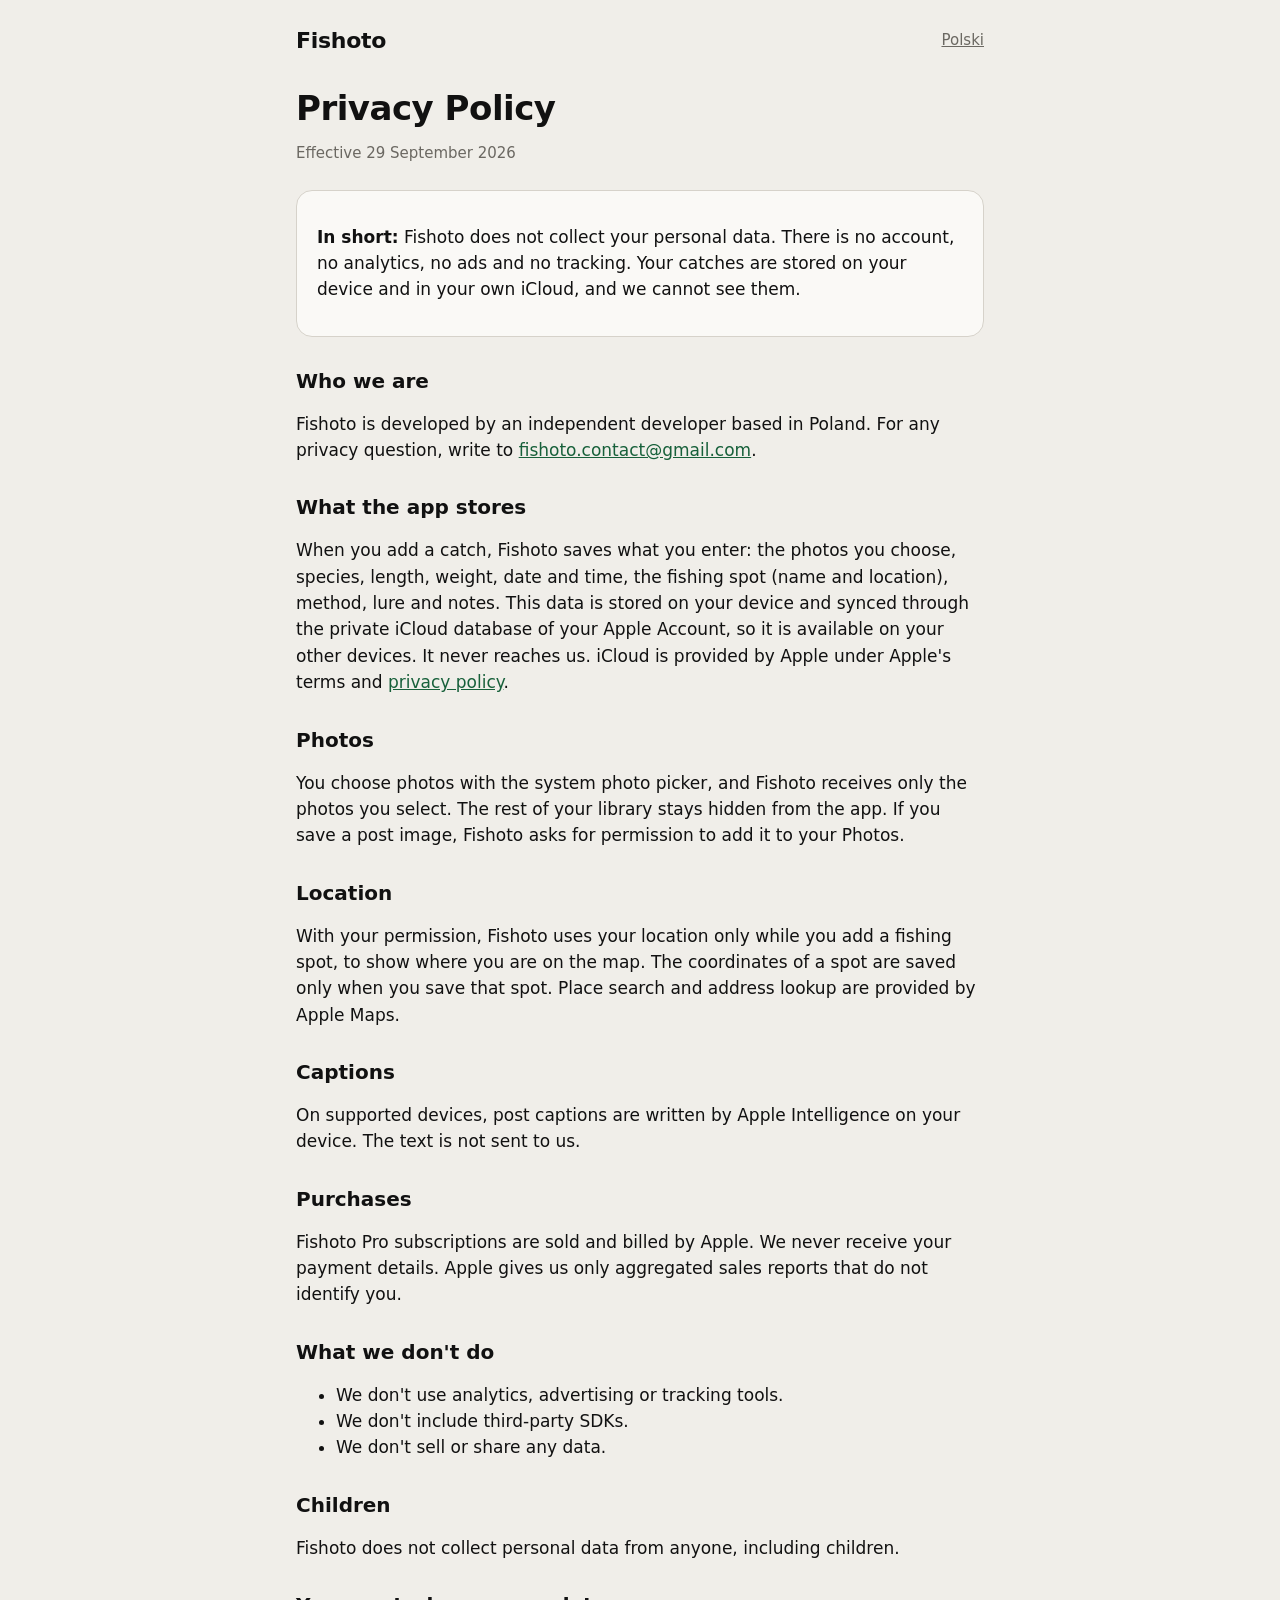
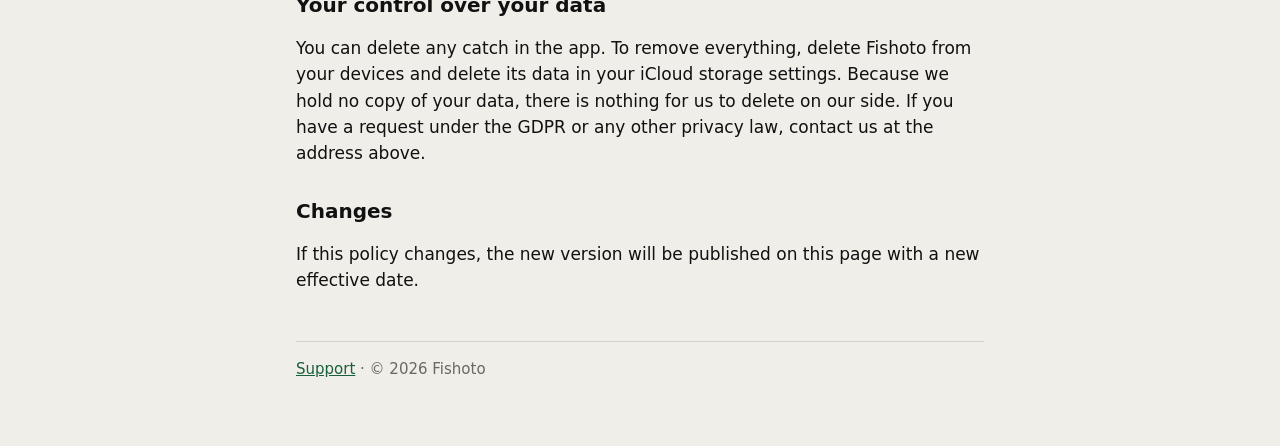
==== privacy/index.html @ 04195e43 "Add privacy policy and support pages Co-Authored-By: Claude Opus 5.5 <noreply@anthropic.com> Claude-" ====
<!doctype html>
<html lang="en">
<head>
<meta charset="utf-8">
<meta name="viewport" content="width=device-width, initial-scale=1">
<title>Privacy Policy · Fishoto</title>
<link rel="stylesheet" href="../style.css">
</head>
<body>
<main>
  <header class="top">
    <a class="brand" href="../">Fishoto</a>
    <a class="lang" href="../pl/privacy/" hreflang="pl" lang="pl">Polski</a>
  </header>

  <h1>Privacy Policy</h1>
  <p class="muted">Effective 29 September 2026</p>

  <div class="card">
    <p><strong>In short:</strong> Fishoto does not collect your personal data. There is no account, no analytics, no ads and no tracking. Your catches are stored on your device and in your own iCloud, and we cannot see them.</p>
  </div>

  <h2>Who we are</h2>
  <p>Fishoto is developed by an independent developer based in Poland. For any privacy question, write to <a href="mailto:fishoto.contact@gmail.com">fishoto.contact@gmail.com</a>.</p>

  <h2>What the app stores</h2>
  <p>When you add a catch, Fishoto saves what you enter: the photos you choose, species, length, weight, date and time, the fishing spot (name and location), method, lure and notes. This data is stored on your device and synced through the private iCloud database of your Apple Account, so it is available on your other devices. It never reaches us. iCloud is provided by Apple under Apple's terms and <a href="https://www.apple.com/legal/privacy/">privacy policy</a>.</p>

  <h2>Photos</h2>
  <p>You choose photos with the system photo picker, and Fishoto receives only the photos you select. The rest of your library stays hidden from the app. If you save a post image, Fishoto asks for permission to add it to your Photos.</p>

  <h2>Location</h2>
  <p>With your permission, Fishoto uses your location only while you add a fishing spot, to show where you are on the map. The coordinates of a spot are saved only when you save that spot. Place search and address lookup are provided by Apple Maps.</p>

  <h2>Captions</h2>
  <p>On supported devices, post captions are written by Apple Intelligence on your device. The text is not sent to us.</p>

  <h2>Purchases</h2>
  <p>Fishoto Pro subscriptions are sold and billed by Apple. We never receive your payment details. Apple gives us only aggregated sales reports that do not identify you.</p>

  <h2>What we don't do</h2>
  <ul>
    <li>We don't use analytics, advertising or tracking tools.</li>
    <li>We don't include third-party SDKs.</li>
    <li>We don't sell or share any data.</li>
  </ul>

  <h2>Children</h2>
  <p>Fishoto does not collect personal data from anyone, including children.</p>

  <h2>Your control over your data</h2>
  <p>You can delete any catch in the app. To remove everything, delete Fishoto from your devices and delete its data in your iCloud storage settings. Because we hold no copy of your data, there is nothing for us to delete on our side. If you have a request under the GDPR or any other privacy law, contact us at the address above.</p>

  <h2>Changes</h2>
  <p>If this policy changes, the new version will be published on this page with a new effective date.</p>

  <footer><a href="../support/">Support</a> · © 2026 Fishoto</footer>
</main>
</body>
</html>
---- style.css ----
:root {
  --base: #F0EEE9;
  --elevated: #FAF9F6;
  --separator: #D6D2CA;
  --primary: #111111;
  --secondary: #6B6862;
  --accent: #17603A;
  color-scheme: light dark;
}

@media (prefers-color-scheme: dark) {
  :root {
    --base: #121211;
    --elevated: #1C1B19;
    --separator: #34322E;
    --primary: #F0EEE9;
    --secondary: #A3A09A;
    --accent: #5CC98A;
  }
}

* { box-sizing: border-box; }

body {
  margin: 0;
  background: var(--base);
  color: var(--primary);
  font: 17px/1.55 -apple-system, BlinkMacSystemFont, "Segoe UI", system-ui, sans-serif;
  -webkit-text-size-adjust: 100%;
}

main {
  max-width: 720px;
  margin: 0 auto;
  padding: 24px 16px 64px;
}

header.top {
  display: flex;
  align-items: center;
  justify-content: space-between;
  gap: 16px;
  margin-bottom: 32px;
}

.brand {
  font-family: "Avenir Next", "Avenir", -apple-system, system-ui, sans-serif;
  font-weight: 700;
  font-size: 22px;
  letter-spacing: -0.3px;
  color: var(--primary);
  text-decoration: none;
}

.lang {
  font-size: 15px;
  color: var(--secondary);
}

h1 {
  font-family: "Avenir Next", "Avenir", -apple-system, system-ui, sans-serif;
  font-weight: 800;
  font-size: 34px;
  line-height: 1.1;
  letter-spacing: -0.5px;
  margin: 0 0 8px;
}

h2 {
  font-size: 20px;
  line-height: 1.25;
  margin: 32px 0 8px;
}

p, li { color: var(--primary); }

.muted { color: var(--secondary); font-size: 15px; }

a { color: var(--accent); }

.card {
  background: var(--elevated);
  border: 1px solid var(--separator);
  border-radius: 16px;
  padding: 16px 20px;
  margin: 24px 0;
}

.links {
  display: flex;
  flex-wrap: wrap;
  gap: 12px;
  margin-top: 24px;
}

.links a {
  display: inline-block;
  padding: 12px 20px;
  border-radius: 999px;
  background: var(--primary);
  color: var(--base);
  text-decoration: none;
  font-weight: 600;
}

footer {
  margin-top: 48px;
  padding-top: 16px;
  border-top: 1px solid var(--separator);
  font-size: 15px;
  color: var(--secondary);
}
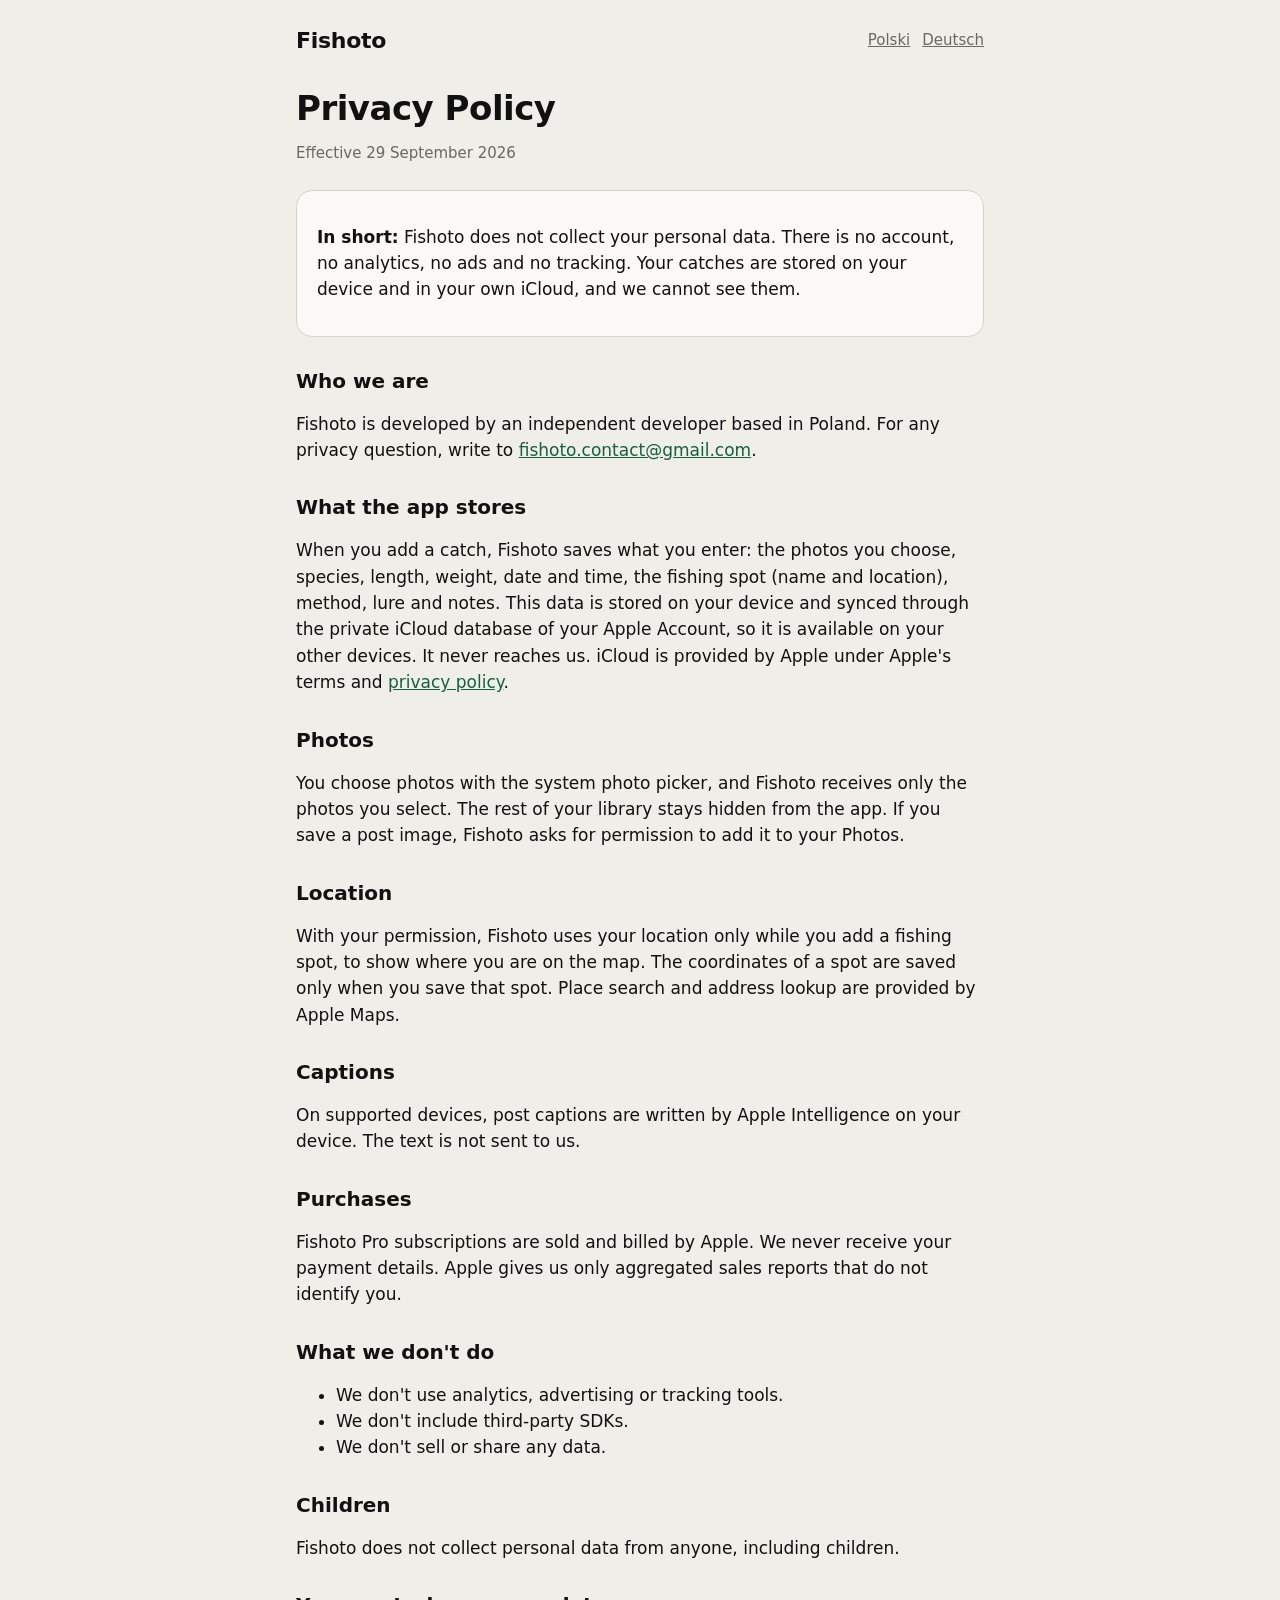
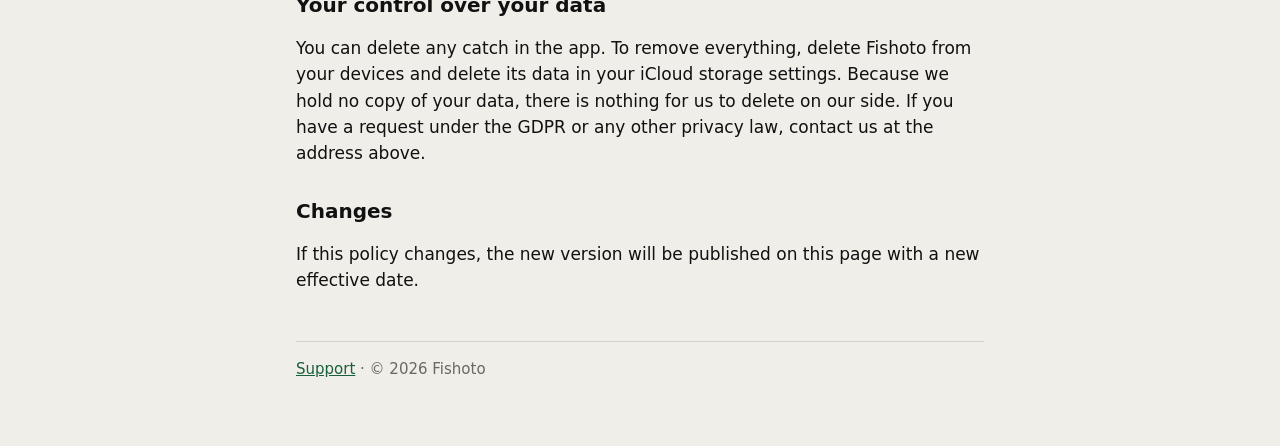
==== commit d6dd2319: "Add the German version of every page Each page now also holds a German version, including the privac" ====
--- a/privacy/index.html
+++ b/privacy/index.html
@@ -1,60 +1,153 @@
 <!doctype html>
-<html lang="en">
+<html lang="en" data-title-en="Privacy Policy · Fishoto" data-title-pl="Polityka prywatności · Fishoto" data-title-de="Datenschutzerklärung · Fishoto">
 <head>
 <meta charset="utf-8">
 <meta name="viewport" content="width=device-width, initial-scale=1">
 <title>Privacy Policy · Fishoto</title>
 <link rel="stylesheet" href="../style.css">
+<script src="../lang.js"></script>
 </head>
 <body>
 <main>
   <header class="top">
     <a class="brand" href="../">Fishoto</a>
-    <a class="lang" href="../pl/privacy/" hreflang="pl" lang="pl">Polski</a>
+    <div class="lang" role="group" aria-label="Language" hidden><button type="button" data-set="en" lang="en">English</button><button type="button" data-set="pl" lang="pl">Polski</button><button type="button" data-set="de" lang="de">Deutsch</button></div>
   </header>
 
-  <h1>Privacy Policy</h1>
-  <p class="muted">Effective 29 September 2026</p>
+  <article data-lang="en">
+    <h1>Privacy Policy</h1>
+    <p class="muted">Effective 29 September 2026</p>
 
-  <div class="card">
-    <p><strong>In short:</strong> Fishoto does not collect your personal data. There is no account, no analytics, no ads and no tracking. Your catches are stored on your device and in your own iCloud, and we cannot see them.</p>
-  </div>
+    <div class="card">
+      <p><strong>In short:</strong> Fishoto does not collect your personal data. There is no account, no analytics, no ads and no tracking. Your catches are stored on your device and in your own iCloud, and we cannot see them.</p>
+    </div>
 
-  <h2>Who we are</h2>
-  <p>Fishoto is developed by an independent developer based in Poland. For any privacy question, write to <a href="mailto:fishoto.contact@gmail.com">fishoto.contact@gmail.com</a>.</p>
+    <h2>Who we are</h2>
+    <p>Fishoto is developed by an independent developer based in Poland. For any privacy question, write to <a href="mailto:fishoto.contact@gmail.com">fishoto.contact@gmail.com</a>.</p>
 
-  <h2>What the app stores</h2>
-  <p>When you add a catch, Fishoto saves what you enter: the photos you choose, species, length, weight, date and time, the fishing spot (name and location), method, lure and notes. This data is stored on your device and synced through the private iCloud database of your Apple Account, so it is available on your other devices. It never reaches us. iCloud is provided by Apple under Apple's terms and <a href="https://www.apple.com/legal/privacy/">privacy policy</a>.</p>
+    <h2>What the app stores</h2>
+    <p>When you add a catch, Fishoto saves what you enter: the photos you choose, species, length, weight, date and time, the fishing spot (name and location), method, lure and notes. This data is stored on your device and synced through the private iCloud database of your Apple Account, so it is available on your other devices. It never reaches us. iCloud is provided by Apple under Apple's terms and <a href="https://www.apple.com/legal/privacy/">privacy policy</a>.</p>
 
-  <h2>Photos</h2>
-  <p>You choose photos with the system photo picker, and Fishoto receives only the photos you select. The rest of your library stays hidden from the app. If you save a post image, Fishoto asks for permission to add it to your Photos.</p>
+    <h2>Photos</h2>
+    <p>You choose photos with the system photo picker, and Fishoto receives only the photos you select. The rest of your library stays hidden from the app. If you save a post image, Fishoto asks for permission to add it to your Photos.</p>
 
-  <h2>Location</h2>
-  <p>With your permission, Fishoto uses your location only while you add a fishing spot, to show where you are on the map. The coordinates of a spot are saved only when you save that spot. Place search and address lookup are provided by Apple Maps.</p>
+    <h2>Location</h2>
+    <p>With your permission, Fishoto uses your location only while you add a fishing spot, to show where you are on the map. The coordinates of a spot are saved only when you save that spot. Place search and address lookup are provided by Apple Maps.</p>
 
-  <h2>Captions</h2>
-  <p>On supported devices, post captions are written by Apple Intelligence on your device. The text is not sent to us.</p>
+    <h2>Captions</h2>
+    <p>On supported devices, post captions are written by Apple Intelligence on your device. The text is not sent to us.</p>
 
-  <h2>Purchases</h2>
-  <p>Fishoto Pro subscriptions are sold and billed by Apple. We never receive your payment details. Apple gives us only aggregated sales reports that do not identify you.</p>
+    <h2>Purchases</h2>
+    <p>Fishoto Pro subscriptions are sold and billed by Apple. We never receive your payment details. Apple gives us only aggregated sales reports that do not identify you.</p>
 
-  <h2>What we don't do</h2>
-  <ul>
-    <li>We don't use analytics, advertising or tracking tools.</li>
-    <li>We don't include third-party SDKs.</li>
-    <li>We don't sell or share any data.</li>
-  </ul>
+    <h2>What we don't do</h2>
+    <ul>
+      <li>We don't use analytics, advertising or tracking tools.</li>
+      <li>We don't include third-party SDKs.</li>
+      <li>We don't sell or share any data.</li>
+    </ul>
 
-  <h2>Children</h2>
-  <p>Fishoto does not collect personal data from anyone, including children.</p>
+    <h2>Children</h2>
+    <p>Fishoto does not collect personal data from anyone, including children.</p>
 
-  <h2>Your control over your data</h2>
-  <p>You can delete any catch in the app. To remove everything, delete Fishoto from your devices and delete its data in your iCloud storage settings. Because we hold no copy of your data, there is nothing for us to delete on our side. If you have a request under the GDPR or any other privacy law, contact us at the address above.</p>
+    <h2>Your control over your data</h2>
+    <p>You can delete any catch in the app. To remove everything, delete Fishoto from your devices and delete its data in your iCloud storage settings. Because we hold no copy of your data, there is nothing for us to delete on our side. If you have a request under the GDPR or any other privacy law, contact us at the address above.</p>
 
-  <h2>Changes</h2>
-  <p>If this policy changes, the new version will be published on this page with a new effective date.</p>
+    <h2>Changes</h2>
+    <p>If this policy changes, the new version will be published on this page with a new effective date.</p>
 
-  <footer><a href="../support/">Support</a> · © 2026 Fishoto</footer>
+    <footer><a href="../support/">Support</a> · © 2026 Fishoto</footer>
+  </article>
+
+  <article data-lang="pl" lang="pl">
+    <h1>Polityka prywatności</h1>
+    <p class="muted">Obowiązuje od 29 września 2026 r.</p>
+
+    <div class="card">
+      <p><strong>W skrócie:</strong> Fishoto nie zbiera Twoich danych osobowych. Nie ma konta, analityki, reklam ani śledzenia. Połowy są zapisane na Twoim urządzeniu i w Twoim iCloud, a my nie mamy do nich dostępu.</p>
+    </div>
+
+    <h2>Kim jesteśmy</h2>
+    <p>Fishoto tworzy niezależny deweloper z Polski. W sprawach prywatności napisz na <a href="mailto:fishoto.contact@gmail.com">fishoto.contact@gmail.com</a>.</p>
+
+    <h2>Co zapisuje aplikacja</h2>
+    <p>Gdy dodajesz połów, Fishoto zapisuje to, co wpiszesz: wybrane zdjęcia, gatunek, długość, wagę, datę i godzinę, łowisko (nazwę i położenie), metodę, przynętę i notatki. Dane są przechowywane na Twoim urządzeniu i synchronizowane przez prywatną bazę iCloud Twojego konta Apple, dzięki czemu widzisz je na innych urządzeniach. Nigdy do nas nie trafiają. Usługę iCloud świadczy Apple na swoich warunkach i zgodnie ze swoją <a href="https://www.apple.com/pl/legal/privacy/">polityką prywatności</a>.</p>
+
+    <h2>Zdjęcia</h2>
+    <p>Zdjęcia wybierasz w systemowym oknie wyboru, a Fishoto dostaje tylko te, które zaznaczysz. Reszta biblioteki pozostaje dla aplikacji niewidoczna. Jeśli zapisujesz obraz posta, Fishoto poprosi o zgodę na dodanie go do Zdjęć.</p>
+
+    <h2>Lokalizacja</h2>
+    <p>Za Twoją zgodą Fishoto używa lokalizacji tylko podczas dodawania łowiska, żeby pokazać Twoje położenie na mapie. Współrzędne łowiska zapisują się dopiero wtedy, gdy je zapiszesz. Wyszukiwanie miejsc i adresów zapewniają Mapy Apple.</p>
+
+    <h2>Opisy postów</h2>
+    <p>Na obsługiwanych urządzeniach opisy postów pisze Apple Intelligence na Twoim urządzeniu. Tekst nie jest do nas wysyłany.</p>
+
+    <h2>Zakupy</h2>
+    <p>Subskrypcje Fishoto Pro sprzedaje i rozlicza Apple. Nigdy nie otrzymujemy danych płatniczych. Apple przekazuje nam tylko zbiorcze raporty sprzedaży, które Cię nie identyfikują.</p>
+
+    <h2>Czego nie robimy</h2>
+    <ul>
+      <li>Nie używamy narzędzi analitycznych, reklamowych ani śledzących.</li>
+      <li>Nie korzystamy z zewnętrznych SDK.</li>
+      <li>Nie sprzedajemy ani nie udostępniamy żadnych danych.</li>
+    </ul>
+
+    <h2>Dzieci</h2>
+    <p>Fishoto nie zbiera danych osobowych od nikogo, także od dzieci.</p>
+
+    <h2>Kontrola nad danymi</h2>
+    <p>Każdy połów możesz usunąć w aplikacji. Żeby usunąć wszystko, usuń Fishoto z urządzeń i skasuj dane aplikacji w ustawieniach pamięci iCloud. Nie przechowujemy kopii Twoich danych, więc po naszej stronie nie ma czego usuwać. Jeśli chcesz skorzystać z praw wynikających z RODO lub innych przepisów o ochronie danych, napisz na adres powyżej.</p>
+
+    <h2>Zmiany</h2>
+    <p>Jeśli polityka się zmieni, nowa wersja pojawi się na tej stronie z nową datą obowiązywania.</p>
+
+    <footer><a href="../support/">Pomoc</a> · © 2026 Fishoto</footer>
+  </article>
+
+  <article data-lang="de" lang="de">
+    <h1>Datenschutzerklärung</h1>
+    <p class="muted">Gültig ab 29. September 2026</p>
+
+    <div class="card">
+      <p><strong>Kurz gesagt:</strong> Fishoto erhebt keine personenbezogenen Daten. Es gibt kein Konto, keine Analyse, keine Werbung und kein Tracking. Deine Fänge werden auf deinem Gerät und in deinem eigenen iCloud gespeichert, und wir können sie nicht sehen.</p>
+    </div>
+
+    <h2>Wer wir sind</h2>
+    <p>Fishoto wird von einem unabhängigen Entwickler aus Polen entwickelt. Bei Fragen zum Datenschutz schreib an <a href="mailto:fishoto.contact@gmail.com">fishoto.contact@gmail.com</a>.</p>
+
+    <h2>Was die App speichert</h2>
+    <p>Wenn du einen Fang hinzufügst, speichert Fishoto, was du eingibst: die ausgewählten Fotos, Fischart, Länge, Gewicht, Datum und Uhrzeit, den Angelplatz (Name und Position), Methode, Köder und Notizen. Diese Daten werden auf deinem Gerät gespeichert und über die private iCloud-Datenbank deines Apple Accounts synchronisiert, damit sie auf deinen anderen Geräten verfügbar sind. Sie erreichen uns nie. iCloud wird von Apple gemäß den Bedingungen und der <a href="https://www.apple.com/de/legal/privacy/">Datenschutzrichtlinie</a> von Apple bereitgestellt.</p>
+
+    <h2>Fotos</h2>
+    <p>Du wählst Fotos über die Fotoauswahl des Systems aus, und Fishoto erhält nur die Fotos, die du auswählst. Der Rest deiner Mediathek bleibt für die App verborgen. Wenn du ein Post-Bild sicherst, fragt Fishoto um Erlaubnis, es zu deinen Fotos hinzuzufügen.</p>
+
+    <h2>Standort</h2>
+    <p>Mit deiner Erlaubnis verwendet Fishoto deinen Standort nur, während du einen Angelplatz hinzufügst, um dir auf der Karte zu zeigen, wo du bist. Die Koordinaten eines Angelplatzes werden erst gespeichert, wenn du ihn sicherst. Ortssuche und Adressabfrage werden von Apple Karten bereitgestellt.</p>
+
+    <h2>Post-Texte</h2>
+    <p>Auf unterstützten Geräten schreibt Apple Intelligence die Post-Texte direkt auf deinem Gerät. Der Text wird nicht an uns gesendet.</p>
+
+    <h2>Käufe</h2>
+    <p>Abos von Fishoto Pro werden von Apple verkauft und abgerechnet. Wir erhalten nie deine Zahlungsdaten. Apple stellt uns nur zusammengefasste Verkaufsberichte zur Verfügung, die dich nicht identifizieren.</p>
+
+    <h2>Was wir nicht tun</h2>
+    <ul>
+      <li>Wir verwenden keine Analyse-, Werbe- oder Tracking-Tools.</li>
+      <li>Wir binden keine SDKs von Drittanbietern ein.</li>
+      <li>Wir verkaufen oder teilen keine Daten.</li>
+    </ul>
+
+    <h2>Kinder</h2>
+    <p>Fishoto erhebt von niemandem personenbezogene Daten, auch nicht von Kindern.</p>
+
+    <h2>Kontrolle über deine Daten</h2>
+    <p>Du kannst jeden Fang in der App löschen. Um alles zu entfernen, lösche Fishoto von deinen Geräten und lösche die App-Daten in den iCloud-Speichereinstellungen. Da wir keine Kopie deiner Daten haben, gibt es auf unserer Seite nichts zu löschen. Wenn du ein Anliegen nach der DSGVO oder einem anderen Datenschutzgesetz hast, kontaktiere uns unter der oben genannten Adresse.</p>
+
+    <h2>Änderungen</h2>
+    <p>Wenn sich diese Erklärung ändert, wird die neue Version mit neuem Gültigkeitsdatum auf dieser Seite veröffentlicht.</p>
+
+    <footer><a href="../support/">Support</a> · © 2026 Fishoto</footer>
+  </article>
 </main>
 </body>
 </html>
--- a/style.css
+++ b/style.css
@@ -53,9 +53,29 @@
 }
 
 .lang {
+  display: flex;
+  gap: 12px;
+}
+
+.lang[hidden] { display: none; }
+
+.lang button {
+  padding: 0;
+  border: 0;
+  background: none;
+  font: inherit;
   font-size: 15px;
   color: var(--secondary);
+  text-decoration: underline;
+  cursor: pointer;
 }
+
+html:not([lang="pl"]):not([lang="de"]) [data-lang]:not([data-lang="en"]),
+html[lang="pl"] [data-lang]:not([data-lang="pl"]),
+html[lang="de"] [data-lang]:not([data-lang="de"]),
+html:not([lang="pl"]):not([lang="de"]) [data-set="en"],
+html[lang="pl"] [data-set="pl"],
+html[lang="de"] [data-set="de"] { display: none; }
 
 h1 {
   font-family: "Avenir Next", "Avenir", -apple-system, system-ui, sans-serif;
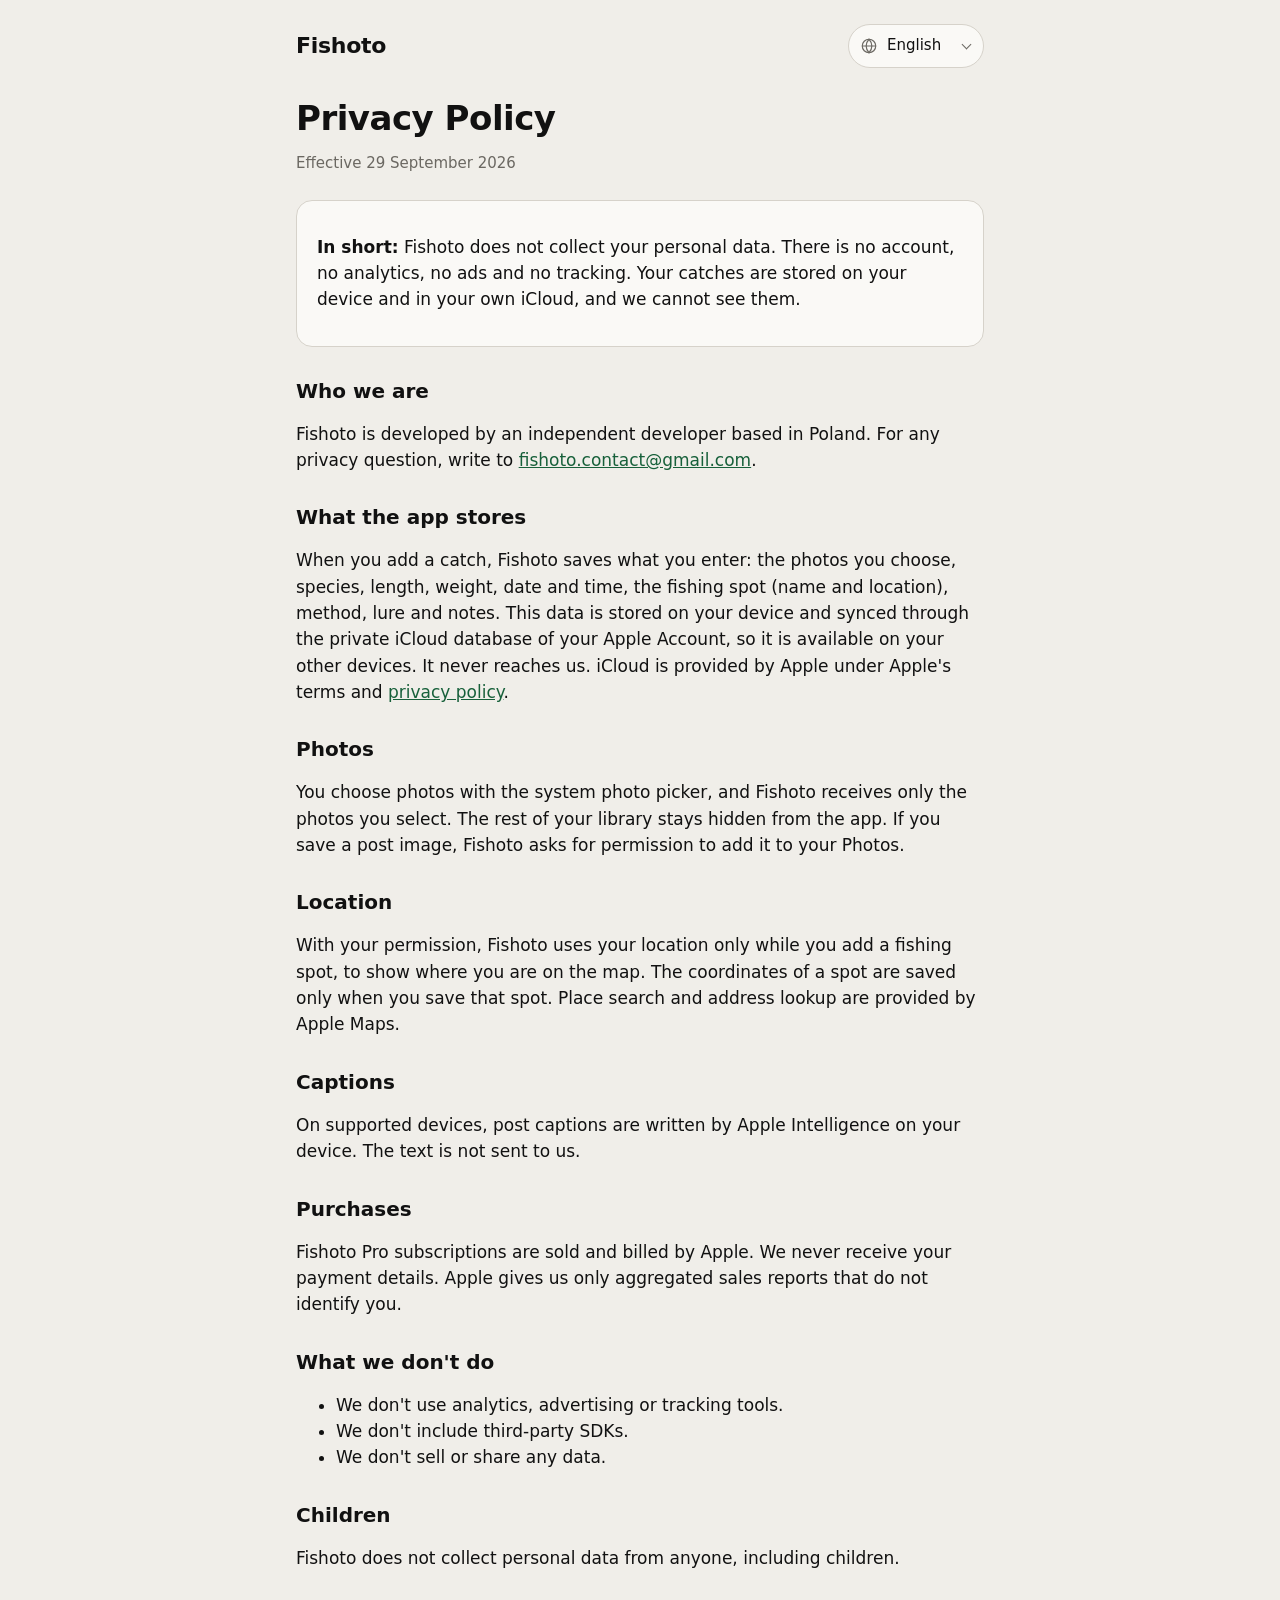
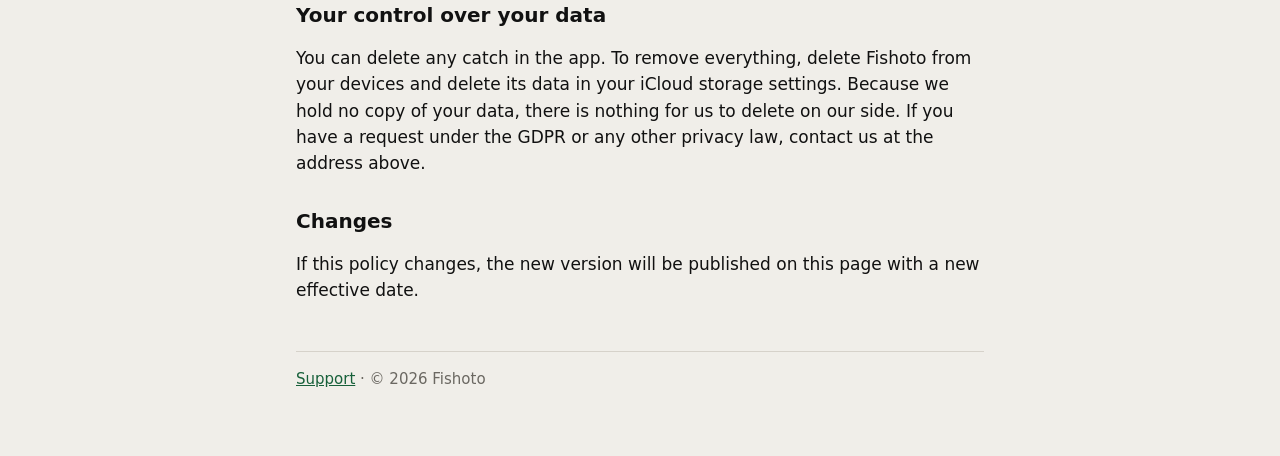
==== commit 5e42ea95: "Turn the home page into a landing page and add a language picker The home page now shows the app scr" ====
--- a/privacy/index.html
+++ b/privacy/index.html
@@ -11,7 +11,10 @@
 <main>
   <header class="top">
     <a class="brand" href="../">Fishoto</a>
-    <div class="lang" role="group" aria-label="Language" hidden><button type="button" data-set="en" lang="en">English</button><button type="button" data-set="pl" lang="pl">Polski</button><button type="button" data-set="de" lang="de">Deutsch</button></div>
+    <label class="lang" hidden>
+      <svg aria-hidden="true" viewBox="0 0 24 24" width="18" height="18" fill="none" stroke="currentColor" stroke-width="1.6"><circle cx="12" cy="12" r="9"/><path d="M3 12h18M12 3c2.5 2.7 3.8 5.7 3.8 9s-1.3 6.3-3.8 9c-2.5-2.7-3.8-5.7-3.8-9s1.3-6.3 3.8-9z"/></svg>
+      <select aria-label="Language"></select>
+    </label>
   </header>
 
   <article data-lang="en">
@@ -105,7 +108,7 @@
   </article>
 
   <article data-lang="de" lang="de">
-    <h1>Datenschutzerklärung</h1>
+    <h1>Datenschutz&shy;erklärung</h1>
     <p class="muted">Gültig ab 29. September 2026</p>
 
     <div class="card">
--- a/style.css
+++ b/style.css
@@ -53,29 +53,52 @@
 }
 
 .lang {
-  display: flex;
-  gap: 12px;
+  position: relative;
+  display: inline-flex;
+  align-items: center;
+  color: var(--secondary);
 }
 
 .lang[hidden] { display: none; }
 
-.lang button {
-  padding: 0;
-  border: 0;
-  background: none;
+.lang svg {
+  position: absolute;
+  left: 12px;
+  pointer-events: none;
+}
+
+.lang::after {
+  content: "";
+  position: absolute;
+  right: 14px;
+  width: 6px;
+  height: 6px;
+  border-right: 1.6px solid currentColor;
+  border-bottom: 1.6px solid currentColor;
+  transform: translateY(-2px) rotate(45deg);
+  pointer-events: none;
+}
+
+.lang select {
+  appearance: none;
+  -webkit-appearance: none;
+  min-height: 44px;
+  padding: 0 34px 0 38px;
+  border: 1px solid var(--separator);
+  border-radius: 999px;
+  background: var(--elevated);
+  color: var(--primary);
   font: inherit;
   font-size: 15px;
-  color: var(--secondary);
-  text-decoration: underline;
   cursor: pointer;
 }
 
-html:not([lang="pl"]):not([lang="de"]) [data-lang]:not([data-lang="en"]),
-html[lang="pl"] [data-lang]:not([data-lang="pl"]),
-html[lang="de"] [data-lang]:not([data-lang="de"]),
-html:not([lang="pl"]):not([lang="de"]) [data-set="en"],
-html[lang="pl"] [data-set="pl"],
-html[lang="de"] [data-set="de"] { display: none; }
+.lang select:focus-visible {
+  outline: 2px solid var(--accent);
+  outline-offset: 2px;
+}
+
+html:not(.js) [data-lang]:not([data-lang="en"]) { display: none; }
 
 h1 {
   font-family: "Avenir Next", "Avenir", -apple-system, system-ui, sans-serif;
@@ -84,6 +107,83 @@
   line-height: 1.1;
   letter-spacing: -0.5px;
   margin: 0 0 8px;
+  overflow-wrap: break-word;
+}
+
+.hero {
+  margin-bottom: 48px;
+}
+
+.hero .icon {
+  display: block;
+  width: 96px;
+  height: 96px;
+  margin-bottom: 20px;
+}
+
+.lead {
+  font-size: 19px;
+  color: var(--secondary);
+  margin: 12px 0 24px;
+}
+
+.badge {
+  display: inline-block;
+  line-height: 0;
+}
+
+.badge img {
+  width: 160px;
+  height: auto;
+}
+
+.features {
+  display: grid;
+  gap: 56px;
+  margin: 0 0 48px;
+}
+
+.feature {
+  display: grid;
+  gap: 20px;
+  align-items: center;
+}
+
+.feature img {
+  display: block;
+  width: min(72%, 280px);
+  height: auto;
+  margin: 0 auto;
+  border-radius: 28px;
+  border: 1px solid var(--separator);
+  box-shadow: 0 12px 32px rgba(0, 0, 0, 0.12);
+}
+
+.feature h2 {
+  margin-top: 0;
+}
+
+.feature p {
+  margin: 0;
+}
+
+@media (min-width: 640px) {
+  .feature {
+    grid-template-columns: 260px 1fr;
+    gap: 40px;
+  }
+
+  .feature img {
+    width: 100%;
+  }
+
+  .feature:nth-child(even) {
+    grid-template-columns: 1fr 260px;
+  }
+
+  .feature:nth-child(even) img {
+    order: 2;
+  }
 }
 
 h2 {
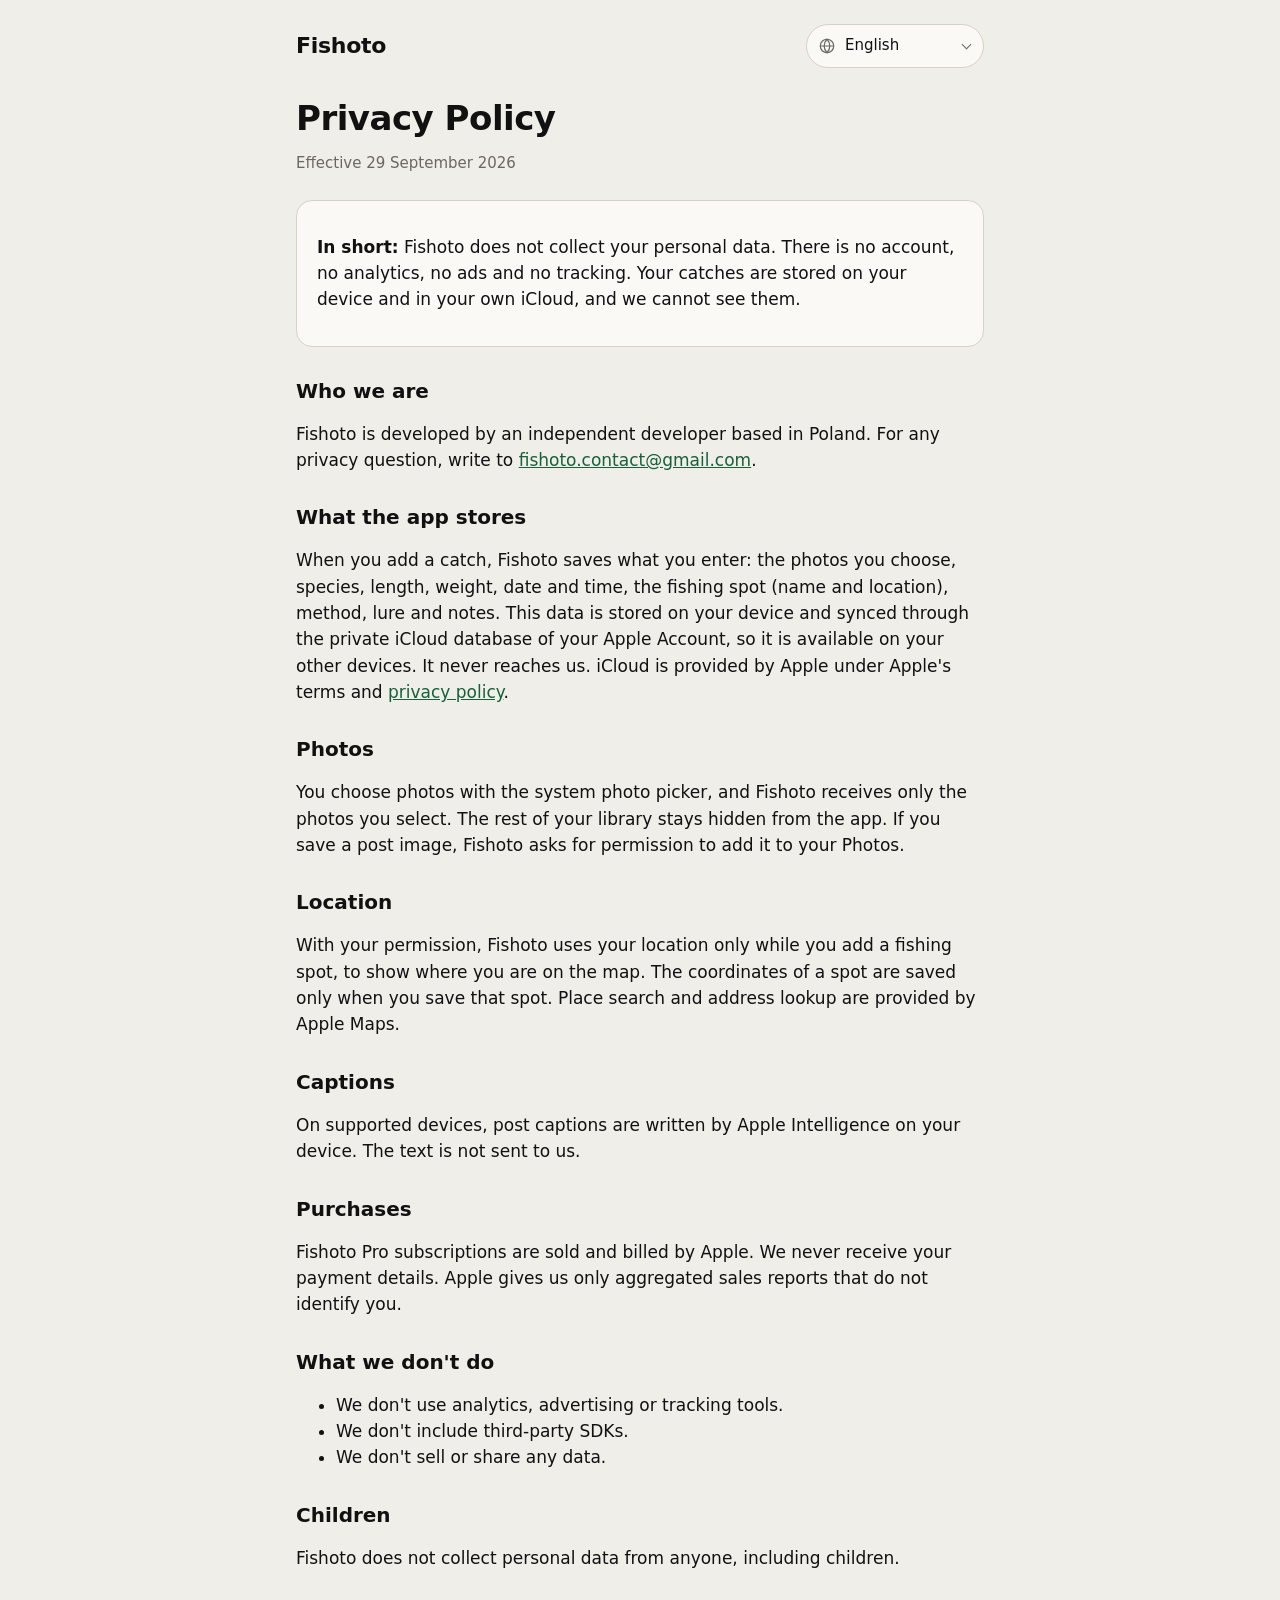
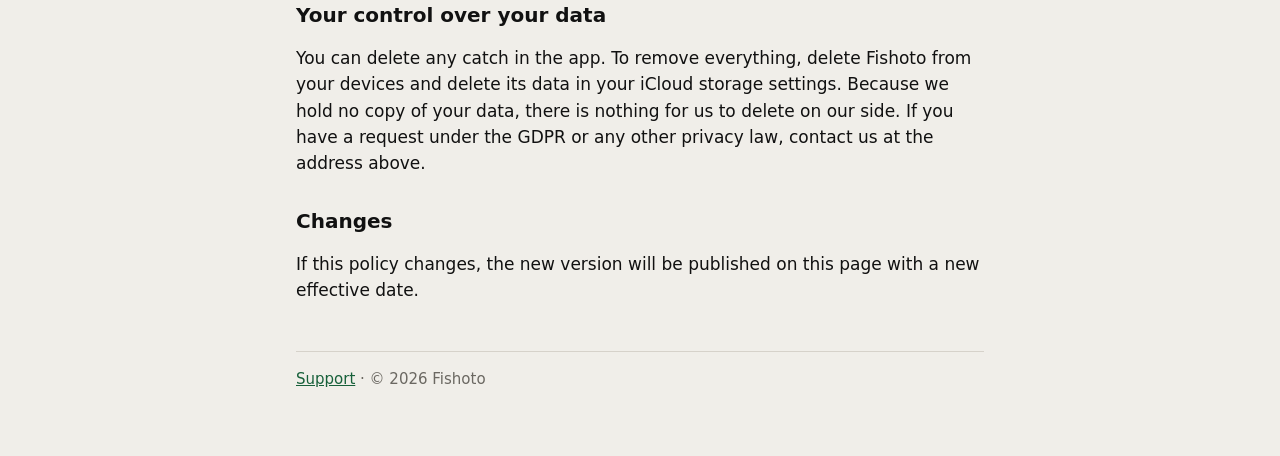
==== commit 9e46c93e: "Add Swedish, Norwegian, Danish and Finnish Every page now also holds a Swedish, Norwegian (Bokmål), " ====
--- a/privacy/index.html
+++ b/privacy/index.html
@@ -1,5 +1,5 @@
 <!doctype html>
-<html lang="en" data-title-en="Privacy Policy · Fishoto" data-title-pl="Polityka prywatności · Fishoto" data-title-de="Datenschutzerklärung · Fishoto">
+<html lang="en" data-title-en="Privacy Policy · Fishoto" data-title-pl="Polityka prywatności · Fishoto" data-title-de="Datenschutzerklärung · Fishoto" data-title-sv="Integritetspolicy · Fishoto" data-title-nb="Personvernerklæring · Fishoto" data-title-da="Privatlivspolitik · Fishoto" data-title-fi="Tietosuojakäytäntö · Fishoto">
 <head>
 <meta charset="utf-8">
 <meta name="viewport" content="width=device-width, initial-scale=1">
@@ -151,6 +151,189 @@
 
     <footer><a href="../support/">Support</a> · © 2026 Fishoto</footer>
   </article>
+
+  <article data-lang="sv" lang="sv">
+    <h1>Integritets&shy;policy</h1>
+    <p class="muted">Gäller från 29 september 2026</p>
+
+    <div class="card">
+      <p><strong>I korthet:</strong> Fishoto samlar inte in några personuppgifter. Det finns inget konto, ingen analys, ingen reklam och ingen spårning. Dina fångster sparas på din enhet och i ditt eget iCloud, och vi kan inte se dem.</p>
+    </div>
+
+    <h2>Vilka vi är</h2>
+    <p>Fishoto utvecklas av en oberoende utvecklare i Polen. Har du frågor om integritet, skriv till <a href="mailto:fishoto.contact@gmail.com">fishoto.contact@gmail.com</a>.</p>
+
+    <h2>Vad appen sparar</h2>
+    <p>När du lägger till en fångst sparar Fishoto det du anger: de foton du väljer, art, längd, vikt, datum och tid, fiskeplatsen (namn och position), metod, bete och anteckningar. Uppgifterna sparas på din enhet och synkas via den privata iCloud-databasen i ditt Apple-konto så att de finns på dina andra enheter. De når aldrig oss. iCloud tillhandahålls av Apple enligt Apples villkor och <a href="https://www.apple.com/se/legal/privacy/">integritetspolicy</a>.</p>
+
+    <h2>Foton</h2>
+    <p>Du väljer foton med systemets bildväljare, och Fishoto får bara de foton du väljer. Resten av ditt bibliotek förblir dolt för appen. När du sparar en inläggsbild ber Fishoto om tillåtelse att lägga till den i Bilder.</p>
+
+    <h2>Plats</h2>
+    <p>Med ditt tillstånd använder Fishoto din plats bara medan du lägger till en fiskeplats, för att visa var du är på kartan. En fiskeplats koordinater sparas först när du sparar den. Platssökning och adressuppslag tillhandahålls av Apple Kartor.</p>
+
+    <h2>Bildtexter till inlägg</h2>
+    <p>På enheter som stöds skriver Apple Intelligence bildtexterna direkt på din enhet. Texten skickas inte till oss.</p>
+
+    <h2>Köp</h2>
+    <p>Prenumerationer på Fishoto Pro säljs och debiteras av Apple. Vi får aldrig dina betalningsuppgifter. Apple ger oss bara sammanställda försäljningsrapporter som inte identifierar dig.</p>
+
+    <h2>Vad vi inte gör</h2>
+    <ul>
+      <li>Vi använder inga verktyg för analys, reklam eller spårning.</li>
+      <li>Vi bygger inte in några SDK:er från tredje part.</li>
+      <li>Vi säljer eller delar inte några uppgifter.</li>
+    </ul>
+
+    <h2>Barn</h2>
+    <p>Fishoto samlar inte in personuppgifter från någon, inte heller från barn.</p>
+
+    <h2>Kontroll över dina uppgifter</h2>
+    <p>Du kan radera vilken fångst som helst i appen. För att ta bort allt, radera Fishoto från dina enheter och radera appens data i inställningarna för iCloud-lagring. Eftersom vi inte har någon kopia av dina uppgifter finns det inget att radera hos oss. Om du har en begäran enligt GDPR/dataskyddsförordningen eller en annan dataskyddslag, kontakta oss på adressen ovan.</p>
+
+    <h2>Ändringar</h2>
+    <p>Om den här policyn ändras publiceras den nya versionen med ett nytt giltighetsdatum på den här sidan.</p>
+
+    <footer><a href="../support/">Support</a> · © 2026 Fishoto</footer>
+  
+  </article>
+
+  <article data-lang="nb" lang="nb">
+    <h1>Personvern&shy;erklæring</h1>
+    <p class="muted">Gjelder fra 29. september 2026</p>
+
+    <div class="card">
+      <p><strong>Kort sagt:</strong> Fishoto samler ikke inn personopplysninger. Det finnes ingen konto, ingen analyse, ingen reklame og ingen sporing. Fangstene dine lagres på enheten din og i din egen iCloud, og vi kan ikke se dem.</p>
+    </div>
+
+    <h2>Hvem vi er</h2>
+    <p>Fishoto utvikles av en uavhengig utvikler i Polen. Har du spørsmål om personvern, skriv til <a href="mailto:fishoto.contact@gmail.com">fishoto.contact@gmail.com</a>.</p>
+
+    <h2>Hva appen lagrer</h2>
+    <p>Når du legger til en fangst, lagrer Fishoto det du skriver inn: bildene du velger, art, lengde, vekt, dato og klokkeslett, fiskeplassen (navn og posisjon), metode, agn og notater. Disse dataene lagres på enheten din og synkroniseres via den private iCloud-databasen til Apple-kontoen din, slik at de er tilgjengelige på de andre enhetene dine. De når aldri oss. iCloud leveres av Apple i henhold til Apples vilkår og <a href="https://www.apple.com/no/legal/privacy/">personvernerklæring</a>.</p>
+
+    <h2>Bilder</h2>
+    <p>Du velger bilder med systemets bildevelger, og Fishoto får bare bildene du velger. Resten av biblioteket ditt forblir skjult for appen. Når du lagrer et innleggsbilde, ber Fishoto om tillatelse til å legge det til i Bilder.</p>
+
+    <h2>Posisjon</h2>
+    <p>Med din tillatelse bruker Fishoto posisjonen din bare mens du legger til en fiskeplass, for å vise deg hvor du er på kartet. Koordinatene til en fiskeplass lagres først når du lagrer den. Stedssøk og adresseoppslag leveres av Apple Kart.</p>
+
+    <h2>Innleggstekster</h2>
+    <p>På støttede enheter skriver Apple Intelligence innleggstekstene direkte på enheten din. Teksten sendes ikke til oss.</p>
+
+    <h2>Kjøp</h2>
+    <p>Abonnementer på Fishoto Pro selges og faktureres av Apple. Vi mottar aldri betalingsopplysningene dine. Apple gir oss bare sammenstilte salgsrapporter som ikke identifiserer deg.</p>
+
+    <h2>Hva vi ikke gjør</h2>
+    <ul>
+      <li>Vi bruker ingen verktøy for analyse, reklame eller sporing.</li>
+      <li>Vi bruker ingen SDK-er fra tredjeparter.</li>
+      <li>Vi selger eller deler ingen data.</li>
+    </ul>
+
+    <h2>Barn</h2>
+    <p>Fishoto samler ikke inn personopplysninger fra noen, heller ikke fra barn.</p>
+
+    <h2>Kontroll over dataene dine</h2>
+    <p>Du kan slette enhver fangst i appen. For å fjerne alt, slett Fishoto fra enhetene dine og slett appdataene i innstillingene for iCloud-lagring. Siden vi ikke har noen kopi av dataene dine, er det ingenting å slette hos oss. Har du en henvendelse etter personvernforordningen (GDPR) eller annen personvernlovgivning, kontakt oss på adressen ovenfor.</p>
+
+    <h2>Endringer</h2>
+    <p>Hvis denne erklæringen endres, publiseres den nye versjonen med ny gyldighetsdato på denne siden.</p>
+
+    <footer><a href="../support/">Kundestøtte</a> · © 2026 Fishoto</footer>
+  </article>
+
+  <article data-lang="da" lang="da">
+    <h1>Privatlivs&shy;politik</h1>
+    <p class="muted">Gældende fra 29. september 2026</p>
+
+    <div class="card">
+      <p><strong>Kort sagt:</strong> Fishoto indsamler ingen personoplysninger. Der er ingen konto, ingen analyse, ingen reklamer og ingen sporing. Dine fangster gemmes på din enhed og i din egen iCloud, og vi kan ikke se dem.</p>
+    </div>
+
+    <h2>Hvem vi er</h2>
+    <p>Fishoto er udviklet af en uafhængig udvikler fra Polen. Har du spørgsmål om privatliv, så skriv til <a href="mailto:fishoto.contact@gmail.com">fishoto.contact@gmail.com</a>.</p>
+
+    <h2>Hvad appen gemmer</h2>
+    <p>Når du tilføjer en fangst, gemmer Fishoto det, du indtaster: de valgte fotos, art, længde, vægt, dato og tidspunkt, fiskepladsen (navn og placering), metode, agn og noter. Dataene gemmes på din enhed og synkroniseres via den private iCloud-database på din Apple-konto, så de er tilgængelige på dine andre enheder. De når aldrig frem til os. iCloud leveres af Apple i henhold til Apples vilkår og <a href="https://www.apple.com/dk/legal/privacy/">privatlivspolitik</a>.</p>
+
+    <h2>Fotos</h2>
+    <p>Du vælger fotos med systemets fotovælger, og Fishoto får kun de fotos, du vælger. Resten af dit bibliotek forbliver skjult for appen. Når du gemmer et opslagsbillede, beder Fishoto om tilladelse til at føje det til dine fotos.</p>
+
+    <h2>Lokalitet</h2>
+    <p>Med din tilladelse bruger Fishoto kun din lokalitet, mens du tilføjer en fiskeplads, for at vise dig, hvor du er på kortet. En fiskeplads' koordinater gemmes først, når du gemmer den. Stedsøgning og adresseopslag leveres af Apple Kort.</p>
+
+    <h2>Tekster til opslag</h2>
+    <p>På understøttede enheder skriver Apple Intelligence teksterne til opslag direkte på din enhed. Teksten sendes ikke til os.</p>
+
+    <h2>Køb</h2>
+    <p>Abonnementer på Fishoto Pro sælges og afregnes af Apple. Vi modtager aldrig dine betalingsoplysninger. Apple giver os kun samlede salgsrapporter, som ikke identificerer dig.</p>
+
+    <h2>Hvad vi ikke gør</h2>
+    <ul>
+      <li>Vi bruger ingen værktøjer til analyse, reklamer eller sporing.</li>
+      <li>Vi indbygger ingen SDK'er fra tredjeparter.</li>
+      <li>Vi sælger eller deler ingen data.</li>
+    </ul>
+
+    <h2>Børn</h2>
+    <p>Fishoto indsamler ikke personoplysninger fra nogen, heller ikke fra børn.</p>
+
+    <h2>Kontrol over dine data</h2>
+    <p>Du kan slette enhver fangst i appen. For at fjerne alt skal du slette Fishoto fra dine enheder og slette appens data i indstillingerne for iCloud-lagerplads. Da vi ikke har en kopi af dine data, er der intet at slette hos os. Har du en henvendelse i henhold til databeskyttelsesforordningen (GDPR) eller anden lovgivning om databeskyttelse, så kontakt os på adressen ovenfor.</p>
+
+    <h2>Ændringer</h2>
+    <p>Hvis denne politik ændres, offentliggøres den nye version med en ny gyldighedsdato på denne side.</p>
+
+    <footer><a href="../support/">Support</a> · © 2026 Fishoto</footer>
+  
+  </article>
+
+  <article data-lang="fi" lang="fi">
+    <h1>Tietosuoja&shy;käytäntö</h1>
+    <p class="muted">Voimassa 29. syyskuuta 2026 alkaen</p>
+
+    <div class="card">
+      <p><strong>Lyhyesti:</strong> Fishoto ei kerää henkilötietoja. Ei tiliä, ei analytiikkaa, ei mainoksia eikä seurantaa. Saaliisi tallennetaan laitteellesi ja omaan iCloudiisi, emmekä me näe niitä.</p>
+    </div>
+
+    <h2>Keitä olemme</h2>
+    <p>Fishotoa kehittää itsenäinen kehittäjä Puolasta. Tietosuojaan liittyvissä kysymyksissä kirjoita osoitteeseen <a href="mailto:fishoto.contact@gmail.com">fishoto.contact@gmail.com</a>.</p>
+
+    <h2>Mitä sovellus tallentaa</h2>
+    <p>Kun lisäät saaliin, Fishoto tallentaa antamasi tiedot: valitsemasi kuvat, lajin, pituuden, painon, päivämäärän ja kellonajan, kalapaikan (nimen ja sijainnin), kalastustavan, vieheen ja muistiinpanot. Tiedot tallennetaan laitteellesi ja synkronoidaan Apple-tilisi yksityisen iCloud-tietokannan kautta, jotta ne ovat käytettävissä muissa laitteissasi. Ne eivät koskaan päädy meille. iCloudin tarjoaa Apple omien ehtojensa ja <a href="https://www.apple.com/fi/legal/privacy/">tietosuojakäytäntönsä</a> mukaisesti.</p>
+
+    <h2>Kuvat</h2>
+    <p>Valitset kuvat järjestelmän kuvavalitsimella, ja Fishoto saa vain valitsemasi kuvat. Muu kirjastosi pysyy sovellukselta piilossa. Kun tallennat julkaisukuvan, Fishoto pyytää lupaa lisätä se Kuviin.</p>
+
+    <h2>Sijainti</h2>
+    <p>Luvallasi Fishoto käyttää sijaintiasi vain kalapaikkaa lisätessäsi näyttääkseen kartalla, missä olet. Kalapaikan koordinaatit tallennetaan vasta, kun tallennat paikan. Paikkahaun ja osoitetiedot tarjoavat Apple Kartat.</p>
+
+    <h2>Julkaisutekstit</h2>
+    <p>Tuetuissa laitteissa Apple Intelligence kirjoittaa julkaisutekstit suoraan laitteellasi. Tekstiä ei lähetetä meille.</p>
+
+    <h2>Ostot</h2>
+    <p>Fishoto Pro -tilauksia myy ja laskuttaa Apple. Emme koskaan saa maksutietojasi. Apple toimittaa meille vain koottuja myyntiraportteja, joista sinua ei voi tunnistaa.</p>
+
+    <h2>Mitä emme tee</h2>
+    <ul>
+      <li>Emme käytä analytiikka-, mainos- tai seurantatyökaluja.</li>
+      <li>Emme käytä kolmansien osapuolten SDK-kirjastoja.</li>
+      <li>Emme myy emmekä jaa tietoja.</li>
+    </ul>
+
+    <h2>Lapset</h2>
+    <p>Fishoto ei kerää henkilötietoja keneltäkään, ei myöskään lapsilta.</p>
+
+    <h2>Tietojesi hallinta</h2>
+    <p>Voit poistaa minkä tahansa saaliin sovelluksessa. Poistaaksesi kaiken poista Fishoto laitteistasi ja poista sovelluksen tiedot iCloud-tallennustilan asetuksista. Koska meillä ei ole kopiota tiedoistasi, meidän puolellamme ei ole mitään poistettavaa. Jos sinulla on tietosuoja-asetukseen (GDPR) tai muuhun tietosuojalakiin liittyvä pyyntö, ota meihin yhteyttä yllä mainittuun osoitteeseen.</p>
+
+    <h2>Muutokset</h2>
+    <p>Jos tämä käytäntö muuttuu, uusi versio julkaistaan tällä sivulla uuden voimaantulopäivän kanssa.</p>
+
+    <footer><a href="../support/">Tuki</a> · © 2026 Fishoto</footer>
+  
+  </article>
 </main>
 </body>
 </html>
